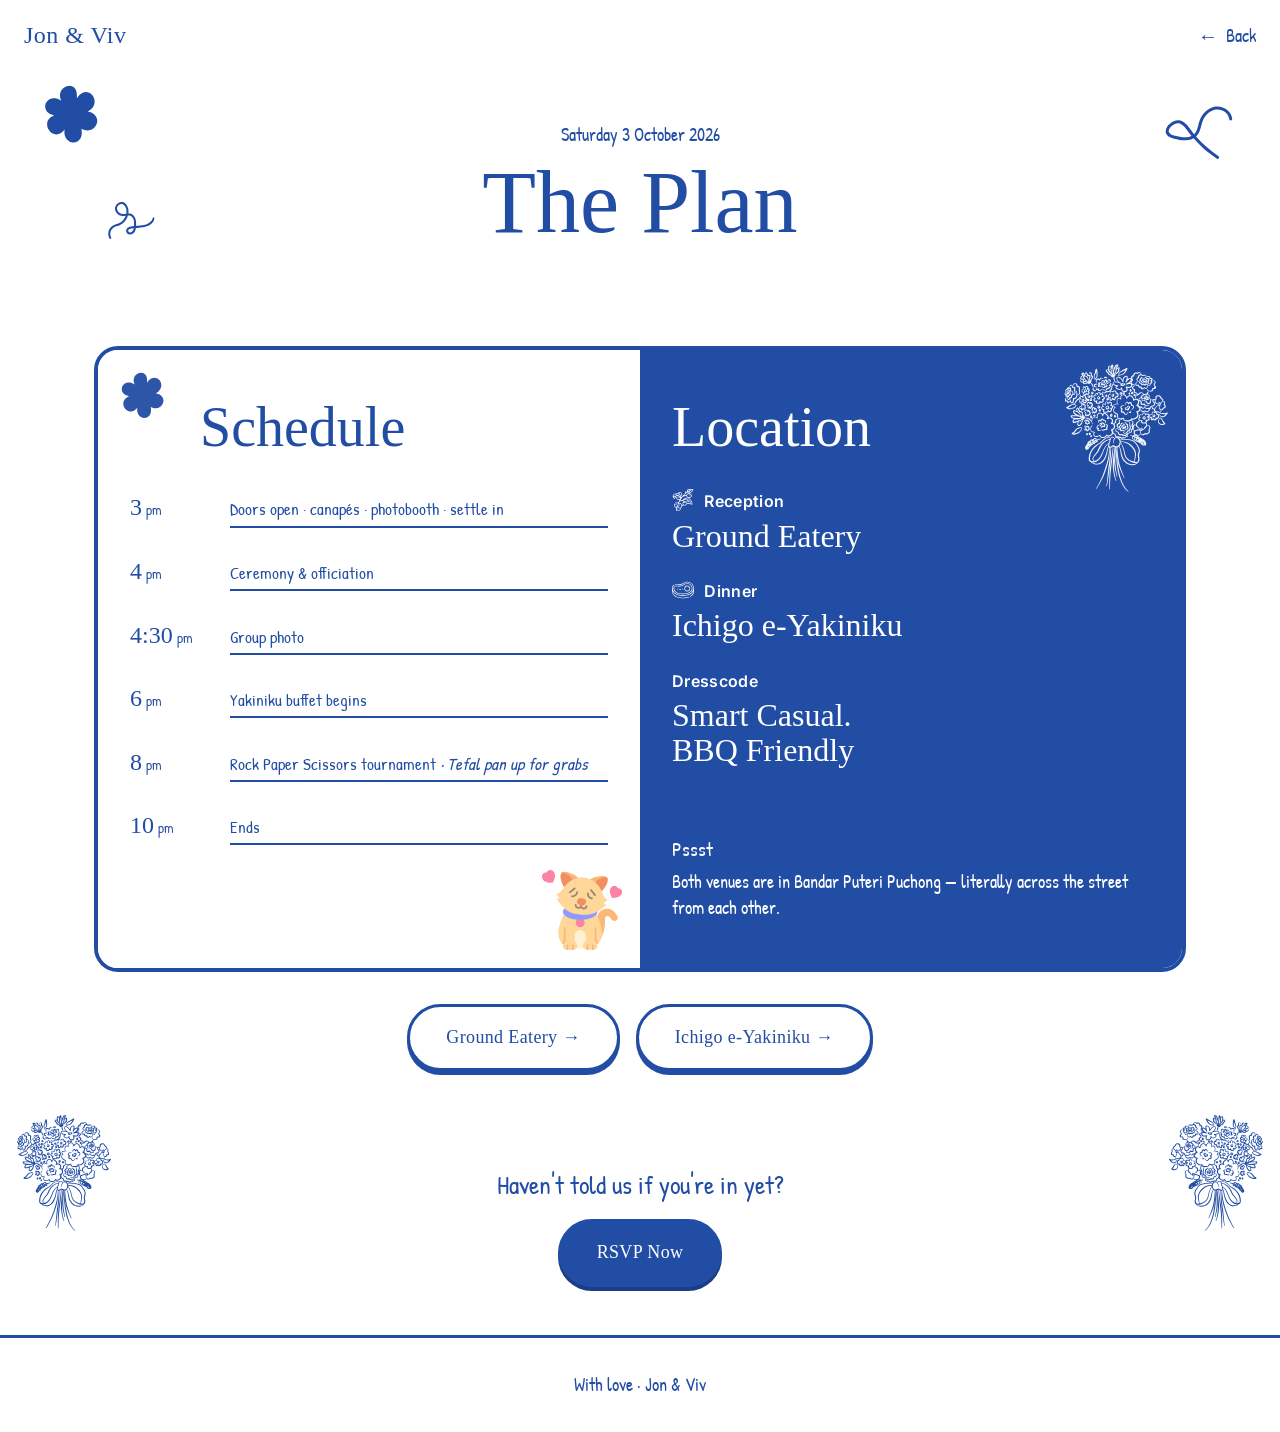
==== details.html @ f6b3a181 "Wedding RSVP for Oct 3" ====
<!DOCTYPE html>
<html lang="en-GB">
<head>
  <meta charset="UTF-8" />
  <meta name="viewport" content="width=device-width, initial-scale=1" />
  <title>Details · Jon &amp; Viv: We Ball</title>
  <meta name="description" content="Schedule, locations and dress code for Jon &amp; Viv's wedding on 3 October 2026." />
  <link rel="preconnect" href="https://fonts.googleapis.com">
  <link rel="preconnect" href="https://fonts.gstatic.com" crossorigin>
  <link href="https://fonts.googleapis.com/css2?family=Chewy&family=Patrick+Hand&family=Inter:wght@400;500;600&display=swap" rel="stylesheet">
  <link rel="stylesheet" href="css/style.css" />
  <link rel="icon" href="data:image/svg+xml,%3Csvg xmlns='http://www.w3.org/2000/svg' viewBox='0 0 32 32'%3E%3Cpath d='M16 26C12 22 6 18 6 12C6 9 8.5 7 11.5 7C13.5 7 15 8 16 9.5C17 8 18.5 7 20.5 7C23.5 7 26 9 26 12C26 18 20 22 16 26Z' fill='%23224da5'/%3E%3C/svg%3E" />
</head>
<body>

  <!-- Decorative scatter behind everything -->
  <div class="page-doodles" aria-hidden="true">
    <div class="page-doodle" style="top: 80px; left: 3%; width: 70px;">
      <div class="anim-spin"><img src="img/flower.svg" alt="" /></div>
    </div>
    <div class="page-doodle hide-on-mobile" style="top: 100px; right: 4%; width: 60px; transform: rotate(20deg);">
      <img src="img/scribble-2.svg" alt="" />
    </div>
    <div class="page-doodle hide-on-mobile" style="top: 200px; left: 8%; width: 50px; transform: rotate(-25deg);">
      <img src="img/scribble-1.svg" alt="" />
    </div>
    <!-- Bottom flanks for the schedule/location split -->
    <div class="page-doodle hide-on-mobile" style="bottom: 200px; left: 1%; width: 100px;">
      <div class="anim-sway"><img src="img/bouquet.svg" alt="" /></div>
    </div>
    <div class="page-doodle hide-on-mobile" style="bottom: 200px; right: 1%; width: 100px;">
      <div class="anim-sway anim-sway-reverse"><img src="img/bouquet.svg" alt="" style="transform: scaleX(-1);" /></div>
    </div>
    <div class="page-doodle hide-on-mobile" style="top: 360px; right: 14%; width: 50px; transform: rotate(-15deg);">
      <img src="img/scribble-2.svg" alt="" />
    </div>
  </div>

  <nav class="site-nav">
    <a href="index.html" class="nav-brand">Jon &amp; Viv</a>
    <a href="index.html" class="nav-back">Back</a>
  </nav>

  <header class="page-head">
    <p class="eyebrow fade-in" style="--delay: 100ms">Saturday 3 October 2026</p>
    <h1 class="fade-in" style="--delay: 200ms">The Plan</h1>
  </header>

  <section class="section section-tight">
    <div class="container">
      <div class="split reveal">

        <!-- ===== LEFT: Schedule ===== -->
        <div class="split-panel split-panel-light">

          <!-- Flower doodle top-left of schedule -->
          <img class="split-panel-doodle" src="img/flower.svg" alt=""
               style="top: 18px; left: 18px; width: 56px;" />

          <h2 style="padding-left: 70px;">Schedule</h2>

          <div class="schedule">
            <div class="schedule-row reveal reveal-delay-1">
              <span class="schedule-time">3<small>pm</small></span>
              <span class="schedule-line">Doors open · canapés · photobooth · settle in</span>
            </div>
            <div class="schedule-row reveal reveal-delay-1">
              <span class="schedule-time">4<small>pm</small></span>
              <span class="schedule-line">Ceremony &amp; officiation</span>
            </div>
            <div class="schedule-row reveal reveal-delay-2">
              <span class="schedule-time">4:30<small>pm</small></span>
              <span class="schedule-line">Group photo</span>
            </div>
            <div class="schedule-row reveal reveal-delay-2">
              <span class="schedule-time">6<small>pm</small></span>
              <span class="schedule-line">Yakiniku buffet begins</span>
            </div>
            <div class="schedule-row reveal reveal-delay-3">
              <span class="schedule-time">8<small>pm</small></span>
              <span class="schedule-line">Rock Paper Scissors tournament <em>· Tefal pan up for grabs</em></span>
            </div>
            <div class="schedule-row reveal reveal-delay-3">
              <span class="schedule-time">10<small>pm</small></span>
              <span class="schedule-line">Ends</span>
            </div>
          </div>

          <!-- Cat sneaks into the bottom-right corner — runs away from the cursor on desktop,
               toggles left/right on each mobile tap. -->
          <span class="cat-runaway" data-cat-runaway tabindex="0"
                style="position: absolute; bottom: 18px; right: 18px; width: 80px;">
            <span class="cat-tooltip" data-cat-tooltip aria-hidden="true">?!?</span>
            <img src="img/cat.svg" alt="A cat — tap or hover to make it scoot"
                 style="width: 100%; height: auto; display: block;" />
          </span>
        </div>

        <!-- ===== RIGHT: Location ===== -->
        <div class="split-panel split-panel-dark">

          <!-- Bouquet top-right, white-filtered for the blue panel -->
          <img class="split-panel-doodle white-filter" src="img/bouquet.svg" alt=""
               style="top: 12px; right: 12px; width: 110px;" />

          <h2>Location</h2>

          <div class="loc-row reveal reveal-delay-1">
            <p class="loc-label">
              <img src="img/drink.svg" alt="" class="inline-icon white-filter" />
              Reception
            </p>
            <p class="loc-value">Ground Eatery</p>
          </div>

          <div class="loc-row reveal reveal-delay-2">
            <p class="loc-label">
              <img src="img/beef.svg" alt="" class="inline-icon white-filter" />
              Dinner
            </p>
            <p class="loc-value">Ichigo e-Yakiniku</p>
          </div>

          <div class="loc-row reveal reveal-delay-3">
            <p class="loc-label">Dresscode</p>
            <p class="loc-value">Smart Casual.<br />BBQ Friendly</p>
          </div>

          <div class="loc-note reveal reveal-delay-3">
            <p class="loc-note-label">Pssst</p>
            <p class="loc-note-body">Both venues are in Bandar Puteri Puchong — literally across the street from each other.</p>
          </div>
        </div>

      </div>

      <!-- Map CTAs (optional, you can wire real maps URLs in later) -->
      <div class="map-cta">
        <a href="https://www.google.com/maps/search/Ground+Eatery+Bandar+Puteri+Puchong" target="_blank" rel="noopener" class="btn btn-outline" style="margin-right: 12px;">Ground Eatery →</a>
        <a href="https://www.google.com/maps/search/Ichigo+e-Yakiniku+Bandar+Puteri+Puchong" target="_blank" rel="noopener" class="btn btn-outline">Ichigo e-Yakiniku →</a>
      </div>
    </div>
  </section>

  <section class="section-tight" style="text-align: center;">
    <div class="container container-narrow">
      <p class="lede reveal" style="margin-bottom: var(--space-3);">Haven't told us if you're in yet?</p>
      <a href="rsvp.html" class="btn reveal reveal-delay-1">RSVP Now</a>
    </div>
  </section>

  <footer class="site-footer">
    With love · Jon &amp; Viv
  </footer>

  <script src="js/main.js"></script>
</body>
</html>
---- css/style.css ----
/* ============================================
   Jon & Viv: We Ball
   Design system: bold blue, chunky doodly
   ============================================ */

:root {
  /* Colour — Bold blue on white */
  --blue: #224da5;
  --blue-dark: #1a3d85;
  --blue-light: #4d75c7;
  --blue-soft: #eaf0fb;
  --blue-tint: #f5f8fd;
  --white: #FFFFFF;
  --cream: #FFFCF5;
  --ink: #0d1c3d;
  --ink-soft: #4a5a7a;
  --line: #c5d3ed;

  /* Type */
  --font-display: "Chewy", "Comic Sans MS", cursive;
  --font-accent: "Patrick Hand", "Comic Sans MS", cursive;
  --font-body: "Inter", -apple-system, BlinkMacSystemFont, "Segoe UI", sans-serif;

  /* Spacing — 8px grid */
  --space-1: 0.25rem;
  --space-2: 0.5rem;
  --space-3: 1rem;
  --space-4: 1.5rem;
  --space-5: 2rem;
  --space-6: 3rem;
  --space-7: 4rem;
  --space-8: 6rem;
  --space-9: 8rem;

  /* Motion */
  --ease-out: cubic-bezier(0.22, 1, 0.36, 1);
  --ease-bounce: cubic-bezier(0.34, 1.56, 0.64, 1);
  --ease-soft: cubic-bezier(0.4, 0, 0.2, 1);
  --dur-fast: 200ms;
  --dur-med: 400ms;
  --dur-slow: 800ms;

  /* Layout */
  --container: 1140px;
  --container-narrow: 760px;
  --radius-pill: 999px;
}

/* ============================================
   Base
   ============================================ */
*, *::before, *::after { box-sizing: border-box; }

html { scroll-behavior: smooth; }

body {
  margin: 0;
  background: var(--white);
  color: var(--ink);
  font-family: var(--font-body);
  font-weight: 400;
  font-size: 16px;
  line-height: 1.65;
  -webkit-font-smoothing: antialiased;
  -moz-osx-font-smoothing: grayscale;
  text-rendering: optimizeLegibility;
  overflow-x: hidden;
}

img, svg { display: block; max-width: 100%; }

a { color: inherit; text-decoration: none; }

button { font-family: inherit; cursor: pointer; }

/* ============================================
   Typography
   ============================================ */
h1, h2, h3 {
  font-family: var(--font-display);
  font-weight: 400;
  letter-spacing: 0;
  margin: 0;
  color: var(--blue);
  line-height: 1.05;
}

.display-xxl { font-size: clamp(3rem, 9vw, 7rem); line-height: 0.95; }
.display-xl  { font-size: clamp(2.5rem, 7vw, 5.5rem); line-height: 1; }
.display-l   { font-size: clamp(2rem, 5vw, 4rem); line-height: 1.05; }
.display-m   { font-size: clamp(1.75rem, 3.5vw, 2.75rem); line-height: 1.1; }

h2 { font-size: clamp(2rem, 5vw, 3.5rem); }
h3 { font-size: clamp(1.5rem, 3vw, 2rem); }

p { margin: 0 0 1em; }
p:last-child { margin-bottom: 0; }

.handwritten {
  font-family: var(--font-accent);
  font-weight: 400;
}

.lede {
  font-family: var(--font-accent);
  font-size: clamp(1.25rem, 2vw, 1.625rem);
  color: var(--blue);
  line-height: 1.4;
}

.eyebrow {
  display: inline-block;
  font-family: var(--font-accent);
  font-size: 1.125rem;
  color: var(--blue);
}

/* ============================================
   Layout
   ============================================ */
.container {
  width: 100%;
  max-width: var(--container);
  margin: 0 auto;
  padding: 0 var(--space-4);
}
.container-narrow {
  max-width: var(--container-narrow);
}

.section {
  padding: var(--space-7) 0;
}
.section-tight { padding: var(--space-6) 0; }

/* ============================================
   Site chrome
   ============================================ */
.site-nav {
  position: relative;
  z-index: 10;
  padding: var(--space-3) var(--space-4);
  display: flex;
  justify-content: space-between;
  align-items: center;
}
.nav-brand {
  font-family: var(--font-display);
  font-size: 1.5rem;
  color: var(--blue);
  letter-spacing: 0.02em;
}
.nav-back {
  font-family: var(--font-accent);
  font-size: 1.125rem;
  color: var(--blue);
  display: inline-flex;
  align-items: center;
  gap: var(--space-2);
  transition: transform var(--dur-fast) var(--ease-bounce);
}
.nav-back:hover { transform: translateX(-4px); }
.nav-back::before {
  content: "←";
  font-size: 1.25rem;
}

.site-footer {
  border-top: 3px solid var(--blue);
  padding: var(--space-5) 0;
  text-align: center;
  font-family: var(--font-accent);
  font-size: 1.125rem;
  color: var(--blue);
}

/* ============================================
   Buttons (chunky pill style)
   ============================================ */
.btn {
  display: inline-flex;
  align-items: center;
  justify-content: center;
  gap: var(--space-2);
  padding: 1rem 2.25rem;
  font-family: var(--font-display);
  font-size: 1.125rem;
  font-weight: 400;
  letter-spacing: 0.02em;
  border: 3px solid var(--blue);
  background: var(--blue);
  color: var(--white);
  border-radius: var(--radius-pill);
  cursor: pointer;
  transition: transform var(--dur-fast) var(--ease-bounce),
              box-shadow var(--dur-fast) var(--ease-soft),
              background var(--dur-fast) var(--ease-soft);
  box-shadow: 0 4px 0 var(--blue-dark);
  position: relative;
  text-decoration: none;
}
.btn:hover {
  transform: translateY(-2px) rotate(-1deg);
  box-shadow: 0 6px 0 var(--blue-dark);
}
.btn:active {
  transform: translateY(2px);
  box-shadow: 0 2px 0 var(--blue-dark);
}
.btn:focus-visible {
  outline: 3px dashed var(--blue);
  outline-offset: 4px;
}

.btn-outline {
  background: var(--white);
  color: var(--blue);
  box-shadow: 0 4px 0 var(--blue);
}
.btn-outline:hover {
  background: var(--blue-soft);
  box-shadow: 0 6px 0 var(--blue);
}

.btn-row {
  display: flex;
  flex-wrap: wrap;
  gap: var(--space-3);
  justify-content: center;
  margin-top: var(--space-5);
}

/* ============================================
   Pills (date/time badges)
   ============================================ */
.pill {
  display: inline-flex;
  align-items: center;
  padding: 0.5rem 1.25rem;
  border: 2.5px solid var(--blue);
  border-radius: var(--radius-pill);
  font-family: var(--font-accent);
  font-size: 1.125rem;
  color: var(--blue);
  background: var(--white);
  white-space: nowrap;
}

/* ============================================
   Hero (Welcome page)
   ============================================ */
.hero {
  position: relative;
  min-height: calc(100vh - 80px);
  display: flex;
  flex-direction: column;
  align-items: center;
  justify-content: center;
  text-align: center;
  padding: var(--space-5) var(--space-4) var(--space-7);
  overflow: hidden;
}

.hero-pills {
  display: flex;
  justify-content: space-between;
  align-items: center;
  width: 100%;
  max-width: 720px;
  margin: 0 auto var(--space-4);
  gap: var(--space-3);
}
.hero-pill-left  { transform: rotate(-3deg); }
.hero-pill-right { transform: rotate(3deg); }

/* Big chunky heart with text inside */
.hero-heart {
  position: relative;
  width: 100%;
  max-width: 340px;
  aspect-ratio: 1 / 0.95;
  margin: 0 auto;
}
.hero-heart svg {
  width: 100%;
  height: 100%;
  overflow: visible;
}
.hero-heart-text {
  position: absolute;
  inset: 18% 14% 22%;
  display: flex;
  align-items: center;
  justify-content: center;
  text-align: center;
  font-family: var(--font-display);
  font-size: clamp(1.25rem, 3vw, 2rem);
  color: var(--blue);
  line-height: 1.1;
  pointer-events: none;
}

/* Couple silhouette area below heart (placeholder) */
.hero-couple {
  width: 100%;
  max-width: 220px;
  margin: -6% auto 0;
  position: relative;
  aspect-ratio: 1 / 0.9;
}
.hero-couple svg {
  width: 100%;
  height: 100%;
}

/* Jon / Viv name labels (uses SVG images) flanking a tiny scribble */
.hero-names {
  display: flex;
  justify-content: space-between;
  align-items: center;
  width: 100%;
  max-width: 480px;
  margin: var(--space-4) auto 0;
  padding: 0 var(--space-3);
  gap: var(--space-3);
}
.hero-names img { display: block; }

/* Floral / doodle corners */
.hero-doodle {
  position: absolute;
  color: var(--blue);
  opacity: 0.9;
  pointer-events: none;
}
.hero-doodle-tl { top: 5%;  left: 2%;  width: clamp(80px, 14vw, 180px); }
.hero-doodle-tr { top: 6%;  right: 2%; width: clamp(60px, 10vw, 140px); }
.hero-doodle-bl { bottom: 6%; left: 2%;  width: clamp(80px, 14vw, 180px); }
.hero-doodle-br { bottom: 6%; right: 2%; width: clamp(80px, 14vw, 180px); }

/* Hero CTA */
.hero-cta {
  margin-top: var(--space-4);
  position: relative;
  z-index: 5;
}

/* ============================================
   Page header (subpages)
   ============================================ */
.page-head {
  text-align: center;
  padding: var(--space-6) var(--space-4) var(--space-5);
  position: relative;
}
.page-head h1 {
  font-family: var(--font-display);
  font-size: clamp(3rem, 8vw, 5.5rem);
  color: var(--blue);
  margin-bottom: var(--space-3);
}
.page-head .eyebrow {
  margin-bottom: var(--space-2);
}

/* ============================================
   Details page — two-panel schedule + location
   ============================================ */
.split {
  display: grid;
  grid-template-columns: 1fr 1fr;
  gap: 0;
  border: 4px solid var(--blue);
  border-radius: 24px;
  overflow: hidden;
  position: relative;
  background: var(--white);
}
@media (max-width: 768px) {
  .split { grid-template-columns: 1fr; }
}

.split-panel {
  padding: var(--space-6) var(--space-5);
  position: relative;
  min-height: 540px;
}
.split-panel-light {
  background: var(--white);
  color: var(--blue);
}
.split-panel-dark {
  background: var(--blue);
  color: var(--white);
}
.split-panel h2 {
  font-family: var(--font-display);
  font-size: clamp(2.5rem, 5vw, 3.5rem);
  margin-bottom: var(--space-5);
  display: flex;
  align-items: center;
  gap: var(--space-3);
}
.split-panel-light h2 { color: var(--blue); }
.split-panel-dark h2  { color: var(--white); }

.split-panel-doodle {
  position: absolute;
  opacity: 0.95;
  pointer-events: none;
}

/* Tints a blue-filled SVG white so it reads on a blue background */
.white-filter {
  filter: brightness(0) invert(1);
}

/* Inline icon next to a label (e.g. drink next to "Reception") */
.inline-icon {
  display: inline-block;
  width: 22px;
  height: 22px;
  vertical-align: -4px;
  margin-right: 6px;
}

/* Schedule timeline */
.schedule {
  display: flex;
  flex-direction: column;
  gap: var(--space-4);
}
.schedule-row {
  display: grid;
  grid-template-columns: 84px 1fr;
  gap: var(--space-3);
  align-items: baseline;
}
.schedule-time {
  font-family: var(--font-display);
  font-size: 1.5rem;
  color: var(--blue);
  display: flex;
  align-items: baseline;
  gap: 4px;
}
.schedule-time small {
  font-family: var(--font-accent);
  font-size: 0.875rem;
  color: var(--blue);
}
.schedule-line {
  border-bottom: 2px solid var(--blue);
  padding-bottom: 2px;
  font-family: var(--font-accent);
  font-size: 1.0625rem;
  color: var(--blue);
  min-height: 1.8em;
}
.schedule-line:empty::after {
  content: " ";
}

/* Location panel rows */
.loc-row { margin-bottom: var(--space-4); }
.loc-label {
  font-family: var(--font-body);
  font-weight: 600;
  font-size: 1rem;
  color: var(--white);
  letter-spacing: 0.02em;
  margin-bottom: 4px;
}
.loc-value {
  font-family: var(--font-display);
  font-size: clamp(1.5rem, 2.5vw, 2rem);
  color: var(--white);
  line-height: 1.1;
}

.loc-note {
  margin-top: var(--space-6);
  padding-top: var(--space-3);
}
.loc-note-label {
  font-family: var(--font-accent);
  font-size: 1.25rem;
  color: var(--white);
  margin-bottom: 4px;
}
.loc-note-body {
  font-family: var(--font-accent);
  font-size: 1.125rem;
  color: var(--white);
  line-height: 1.4;
}

/* Map link button */
.map-cta {
  margin-top: var(--space-5);
  text-align: center;
}

/* RSVP page title — smaller + balanced wrap so "Agenda?" doesn't orphan */
.rsvp-title {
  font-size: clamp(1.875rem, 4.5vw, 2.875rem) !important;
  line-height: 1.1 !important;
  max-width: 720px;
  margin: 0 auto;
  text-wrap: balance;
}

/* ============================================
   RSVP form (native, posts to Formspree)
   ============================================ */
.form-wrap {
  padding: var(--space-3) 0 var(--space-7);
}
.form-grid {
  display: flex;
  flex-direction: column;
  gap: var(--space-5);
}

.field {
  display: flex;
  flex-direction: column;
  gap: var(--space-2);
}
.field-row {
  display: grid;
  grid-template-columns: 1fr 1fr;
  gap: var(--space-3);
}
@media (max-width: 540px) {
  .field-row { grid-template-columns: 1fr; }
}

.field-label {
  font-family: var(--font-accent);
  font-size: 1.25rem;
  color: var(--blue);
  font-weight: 400;
}
.field-label .req { color: var(--blue); }
.field-hint {
  font-family: var(--font-accent);
  font-size: 1rem;
  color: var(--ink-soft);
  font-style: italic;
  margin: 0;
}

.field-input,
.field-textarea {
  width: 100%;
  padding: 0.75rem 1rem;
  border: 2.5px solid var(--blue);
  border-radius: 12px;
  background: var(--white);
  color: var(--ink);
  font-family: var(--font-body);
  font-size: 1rem;
  font-weight: 400;
  transition: border-color var(--dur-fast) var(--ease-soft),
              box-shadow var(--dur-fast) var(--ease-soft);
}
.field-input:focus,
.field-textarea:focus {
  outline: none;
  border-color: var(--blue-dark);
  box-shadow: 0 0 0 3px rgba(34, 77, 165, 0.18);
}
.field-input::placeholder,
.field-textarea::placeholder {
  color: var(--ink-soft);
  opacity: 0.5;
}
.field-textarea {
  min-height: 90px;
  resize: vertical;
  font-family: var(--font-body);
}

/* Choice (radio) group — chunky chips */
.choice-group {
  display: grid;
  grid-template-columns: 1fr 1fr;
  gap: var(--space-2);
}
.choice-group-3 {
  grid-template-columns: 1fr 1fr 1fr;
}
@media (max-width: 540px) {
  .choice-group,
  .choice-group-3 { grid-template-columns: 1fr; }
}
.choice {
  position: relative;
}
.choice input {
  position: absolute;
  opacity: 0;
  pointer-events: none;
}
.choice label {
  display: block;
  padding: 0.75rem 1rem;
  border: 2.5px solid var(--blue);
  border-radius: 12px;
  text-align: center;
  cursor: pointer;
  transition: background var(--dur-fast) var(--ease-soft),
              color var(--dur-fast) var(--ease-soft),
              transform var(--dur-fast) var(--ease-bounce);
  font-family: var(--font-display);
  font-size: 1.0625rem;
  color: var(--blue);
  background: var(--white);
  line-height: 1.2;
}
.choice label small {
  font-family: var(--font-accent);
  font-size: 0.875rem;
  font-weight: 400;
  display: block;
  margin-top: 2px;
  opacity: 0.85;
}
.choice input:checked + label {
  background: var(--blue);
  color: var(--white);
  transform: translateY(-2px);
  box-shadow: 0 4px 0 var(--blue-dark);
}
.choice input:focus-visible + label {
  outline: 3px dashed var(--blue);
  outline-offset: 3px;
}
.choice label:hover {
  background: var(--blue-soft);
}
.choice input:checked + label:hover {
  background: var(--blue-dark);
}

/* Conditional field (plus-one name) */
.field-conditional {
  max-height: 0;
  opacity: 0;
  overflow: hidden;
  transition: max-height 500ms var(--ease-out),
              opacity 320ms var(--ease-soft);
}
.field-conditional.is-open {
  max-height: 160px;
  opacity: 1;
  transition: max-height 500ms var(--ease-out),
              opacity 320ms var(--ease-soft) 100ms;
}
.field-conditional-inner {
  display: flex;
  flex-direction: column;
  gap: var(--space-2);
  padding-top: var(--space-3);
}

/* Hide attending-only fields when "No, tragically" is selected */
.form-grid[data-attendance="no"] .field-attending {
  display: none;
}

/* Submit + status */
.form-submit {
  display: flex;
  justify-content: center;
  margin-top: var(--space-3);
}
.form-status {
  text-align: center;
  margin-top: var(--space-2);
  font-family: var(--font-accent);
  font-size: 1.0625rem;
  color: var(--blue);
  min-height: 1.5em;
}
.form-status.is-error { color: #B85C50; }
.form-status.is-info  { color: var(--ink-soft); }
.btn[disabled] { opacity: 0.6; cursor: progress; }

/* Validation errors */
.field-error {
  display: none;
  font-family: var(--font-accent);
  font-size: 1rem;
  color: #B85C50;
  margin-top: 4px;
}
.field.has-error .field-input,
.field.has-error .field-textarea {
  border-color: #B85C50;
}
.field.has-error .choice label {
  border-color: #C77A6F;
}
.field.has-error .field-error {
  display: block;
}

/* ============================================
   Thank you page
   ============================================ */
.thanks {
  min-height: 100vh;
  display: flex;
  flex-direction: column;
  align-items: center;
  justify-content: center;
  text-align: center;
  padding: var(--space-7) var(--space-4);
  position: relative;
  overflow: hidden;
}
.thanks-inner { max-width: 720px; position: relative; z-index: 2; }
.thanks h1 {
  font-family: var(--font-display);
  font-size: clamp(3rem, 8vw, 5.5rem);
  color: var(--blue);
  margin-bottom: var(--space-3);
}
.thanks p {
  font-family: var(--font-accent);
  font-size: clamp(1.25rem, 2vw, 1.625rem);
  color: var(--blue);
  line-height: 1.4;
}

/* Confetti (re-used from family site pattern) */
.confetti {
  position: absolute;
  inset: 0;
  pointer-events: none;
  overflow: hidden;
}
.confetti-piece {
  position: absolute;
  top: 50%;
  left: 50%;
  width: 10px;
  height: 16px;
  border-radius: 2px;
  opacity: 0;
  transform: translate(-50%, -50%);
  animation: confetti-burst 2400ms cubic-bezier(0.22, 1, 0.36, 1) forwards;
  animation-delay: var(--d, 0ms);
}
@keyframes confetti-burst {
  0%   { transform: translate(-50%, -50%) rotate(0) scale(0.2); opacity: 0; }
  15%  { opacity: 1; }
  100% { transform:
           translate(calc(-50% + var(--x, 0px)),
                     calc(-50% + var(--y, 0px)))
           rotate(var(--r, 360deg))
           scale(1);
         opacity: 0; }
}

/* ============================================
   Doodle accents (placeholder SVGs)
   ============================================ */
.doodle-asterisk {
  display: inline-block;
  color: var(--blue);
}

/* ============================================
   Entrance animations
   ============================================ */
.fade-in {
  opacity: 0;
  transform: translateY(16px);
  animation: fade-in 700ms var(--ease-out) forwards;
  animation-delay: var(--delay, 0ms);
}
@keyframes fade-in {
  to { opacity: 1; transform: translateY(0); }
}

.pop-in {
  opacity: 0;
  transform: scale(0.7) rotate(var(--rot, 0deg));
  animation: pop-in 600ms var(--ease-bounce) forwards;
  animation-delay: var(--delay, 0ms);
}
@keyframes pop-in {
  to { opacity: 1; transform: scale(1) rotate(var(--rot, 0deg)); }
}

/* Wiggle on hover for fun elements */
.wiggle:hover {
  animation: wiggle 600ms var(--ease-bounce);
}
@keyframes wiggle {
  0%, 100% { transform: rotate(0); }
  25%      { transform: rotate(-4deg); }
  75%      { transform: rotate(4deg); }
}

/* ============================================
   Page-level decorative scatter
   ============================================ */
body { position: relative; }

.page-doodles {
  position: absolute;
  inset: 0;
  pointer-events: none;
  overflow: hidden;
  z-index: 0;
}
.page-doodle {
  position: absolute;
  pointer-events: none;
  display: block;
}
.page-doodle img { display: block; width: 100%; height: auto; }

/* Ensure page content stays above the scatter */
.site-nav, .page-head, .hero, .section, .form-wrap, .thanks, .site-footer,
.split, .rsvp-frame-wrap {
  position: relative;
  z-index: 1;
}

/* Hide some doodles on small screens so they don't crowd the form */
@media (max-width: 720px) {
  .page-doodle.hide-on-mobile { display: none; }
}
@media (max-width: 1080px) {
  .page-doodle.hide-on-tablet { display: none; }
}
/* Goose stays above the footer's blue line */
.page-doodle.goose-peek { z-index: 3; }

/* ============================================
   Decorative animations — slow ambient motion
   ============================================ */

/* Slow continuous rotation (the corner flower) */
.anim-spin {
  display: block;
  width: 100%;
  animation: anim-spin 24s linear infinite;
  transform-origin: center;
}
@keyframes anim-spin {
  to { transform: rotate(360deg); }
}

/* Gentle sway, like a bouquet in a breeze */
.anim-sway {
  display: block;
  width: 100%;
  animation: anim-sway 5s ease-in-out infinite;
  transform-origin: bottom center;
}
.anim-sway-reverse { animation-direction: reverse; animation-duration: 6s; }
@keyframes anim-sway {
  0%, 100% { transform: rotate(-3.5deg); }
  50%      { transform: rotate(3.5deg); }
}

/* Bobby scribble loop */
.anim-scribble-bob {
  display: block;
  width: 100%;
  animation: anim-scribble-bob 4s ease-in-out infinite;
  transform-origin: center;
}
@keyframes anim-scribble-bob {
  0%, 100% { transform: translateY(0) rotate(0deg); }
  50%      { transform: translateY(-8px) rotate(6deg); }
}

/* Couple illustration — gentle float */
.couple-float {
  display: block;
  width: 100%;
  animation: couple-float 4.5s ease-in-out infinite;
}
@keyframes couple-float {
  0%, 100% { transform: translateY(0); }
  50%      { transform: translateY(-6px); }
}

/* Hero couple-illustration wrapper — the full invite centrepiece */
.hero-couple-illo {
  width: 100%;
  max-width: 320px;
  margin: var(--space-3) auto var(--space-3);
  position: relative;
  z-index: 1;
}
.hero-couple-illo img {
  width: 100%;
  height: auto;
  display: block;
}

/* ============================================
   Runaway cat
   ============================================ */
.cat-runaway {
  transition: transform 500ms cubic-bezier(0.22, 1, 0.36, 1);
  cursor: pointer;
  will-change: transform;
  display: inline-block;
}
.cat-runaway img { pointer-events: none; }

/* Startled tooltip — shows when cursor is near (desktop) or after tap (mobile) */
.cat-tooltip {
  position: absolute;
  bottom: calc(100% + 8px);
  left: 50%;
  transform: translate(-50%, 8px);
  padding: 4px 12px;
  background: var(--white);
  border: 2.5px solid var(--blue);
  border-radius: 16px;
  font-family: var(--font-display);
  font-size: 1.125rem;
  color: var(--blue);
  white-space: nowrap;
  opacity: 0;
  pointer-events: none;
  transition: opacity 180ms var(--ease-soft),
              transform 220ms var(--ease-bounce);
  box-shadow: 0 3px 0 var(--blue);
  z-index: 10;
}
.cat-runaway.is-startled .cat-tooltip {
  opacity: 1;
  transform: translate(-50%, 0);
}

/* Scroll reveal */
.reveal {
  opacity: 0;
  transform: translateY(24px);
  transition: opacity 800ms var(--ease-out),
              transform 800ms var(--ease-out);
}
.reveal.in-view {
  opacity: 1;
  transform: translateY(0);
}
.reveal-delay-1 { transition-delay: 120ms; }
.reveal-delay-2 { transition-delay: 240ms; }
.reveal-delay-3 { transition-delay: 360ms; }

/* ============================================
   Accessibility — reduced motion
   ============================================ */
@media (prefers-reduced-motion: reduce) {
  *,
  *::before,
  *::after {
    animation-duration: 0.01ms !important;
    animation-iteration-count: 1 !important;
    transition-duration: 0.01ms !important;
    scroll-behavior: auto !important;
  }
  .reveal { opacity: 1; transform: none; }
}

/* ============================================
   Responsive tweaks
   ============================================ */
@media (max-width: 600px) {
  .hero-pills { flex-direction: column; gap: var(--space-2); }
  .hero-pill-left, .hero-pill-right { transform: none; }
  .hero-names { font-size: 1.75rem; }
  .schedule-row { grid-template-columns: 72px 1fr; }
  .btn { padding: 0.875rem 1.75rem; font-size: 1rem; }
}
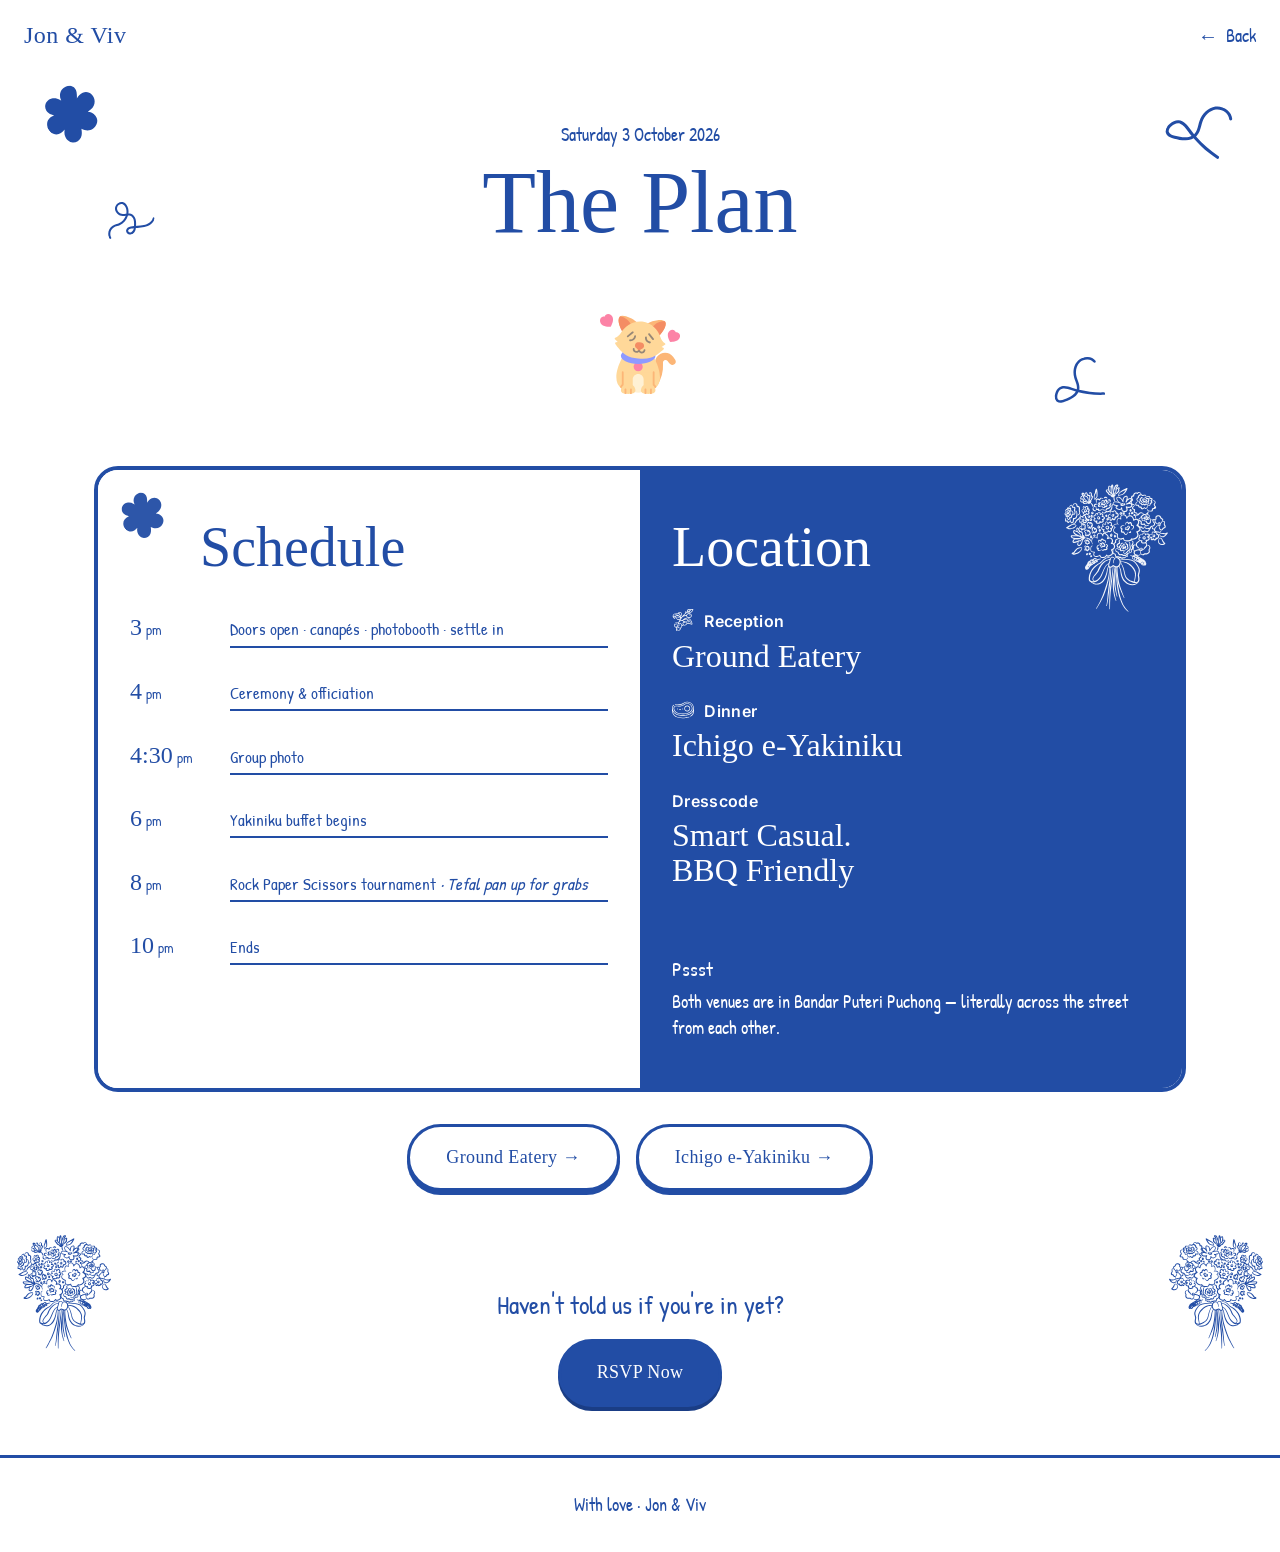
==== commit 40a0241b: "Added RSVP Form" ====
--- a/details.html
+++ b/details.html
@@ -46,6 +46,15 @@
     <h1 class="fade-in" style="--delay: 200ms">The Plan</h1>
   </header>
 
+  <!-- Cat zone — between The Plan title and the schedule split.
+       Centred, can scoot ±70px without clipping anything around it. -->
+  <div class="cat-zone">
+    <span class="cat-runaway" data-cat-runaway tabindex="0">
+      <span class="cat-tooltip" data-cat-tooltip aria-hidden="true">?!?</span>
+      <img src="img/cat.svg" alt="A cat — tap or hover to make it scoot" />
+    </span>
+  </div>
+
   <section class="section section-tight">
     <div class="container">
       <div class="split reveal">
@@ -86,14 +95,6 @@
             </div>
           </div>
 
-          <!-- Cat sneaks into the bottom-right corner — runs away from the cursor on desktop,
-               toggles left/right on each mobile tap. -->
-          <span class="cat-runaway" data-cat-runaway tabindex="0"
-                style="position: absolute; bottom: 18px; right: 18px; width: 80px;">
-            <span class="cat-tooltip" data-cat-tooltip aria-hidden="true">?!?</span>
-            <img src="img/cat.svg" alt="A cat — tap or hover to make it scoot"
-                 style="width: 100%; height: auto; display: block;" />
-          </span>
         </div>
 
         <!-- ===== RIGHT: Location ===== -->
@@ -134,9 +135,9 @@
 
       </div>
 
-      <!-- Map CTAs (optional, you can wire real maps URLs in later) -->
+      <!-- Map CTAs -->
       <div class="map-cta">
-        <a href="https://www.google.com/maps/search/Ground+Eatery+Bandar+Puteri+Puchong" target="_blank" rel="noopener" class="btn btn-outline" style="margin-right: 12px;">Ground Eatery →</a>
+        <a href="https://www.google.com/maps/search/Ground+Eatery+Bandar+Puteri+Puchong" target="_blank" rel="noopener" class="btn btn-outline">Ground Eatery →</a>
         <a href="https://www.google.com/maps/search/Ichigo+e-Yakiniku+Bandar+Puteri+Puchong" target="_blank" rel="noopener" class="btn btn-outline">Ichigo e-Yakiniku →</a>
       </div>
     </div>
--- a/css/style.css
+++ b/css/style.css
@@ -495,10 +495,13 @@
   line-height: 1.4;
 }
 
-/* Map link button */
+/* Map link button row — flex so buttons stack with gap on mobile */
 .map-cta {
   margin-top: var(--space-5);
-  text-align: center;
+  display: flex;
+  flex-wrap: wrap;
+  justify-content: center;
+  gap: var(--space-3);
 }
 
 /* RSVP page title — smaller + balanced wrap so "Agenda?" doesn't orphan */
@@ -832,12 +835,12 @@
   z-index: 1;
 }
 
-/* Hide some doodles on small screens so they don't crowd the form */
+/* Generalised mobile/tablet hide — works on ANY element, not just .page-doodle */
 @media (max-width: 720px) {
-  .page-doodle.hide-on-mobile { display: none; }
+  .hide-on-mobile { display: none !important; }
 }
 @media (max-width: 1080px) {
-  .page-doodle.hide-on-tablet { display: none; }
+  .hide-on-tablet { display: none !important; }
 }
 /* Goose stays above the footer's blue line */
 .page-doodle.goose-peek { z-index: 3; }
@@ -910,13 +913,34 @@
 /* ============================================
    Runaway cat
    ============================================ */
+/* Centred zone between the page title and the next section — gives the cat
+   space to scoot left or right with nothing to clip into. */
+.cat-zone {
+  display: flex;
+  justify-content: center;
+  align-items: center;
+  padding: var(--space-3) var(--space-4) var(--space-4);
+  position: relative;
+  z-index: 3;
+}
 .cat-runaway {
+  position: relative;
+  display: inline-block;
+  width: 80px;
+  cursor: pointer;
+  pointer-events: auto;
   transition: transform 500ms cubic-bezier(0.22, 1, 0.36, 1);
-  cursor: pointer;
   will-change: transform;
-  display: inline-block;
-}
-.cat-runaway img { pointer-events: none; }
+}
+.cat-runaway img {
+  width: 100%;
+  height: auto;
+  display: block;
+  pointer-events: none;
+}
+@media (max-width: 600px) {
+  .cat-runaway { width: 64px; }
+}
 
 /* Startled tooltip — shows when cursor is near (desktop) or after tap (mobile) */
 .cat-tooltip {
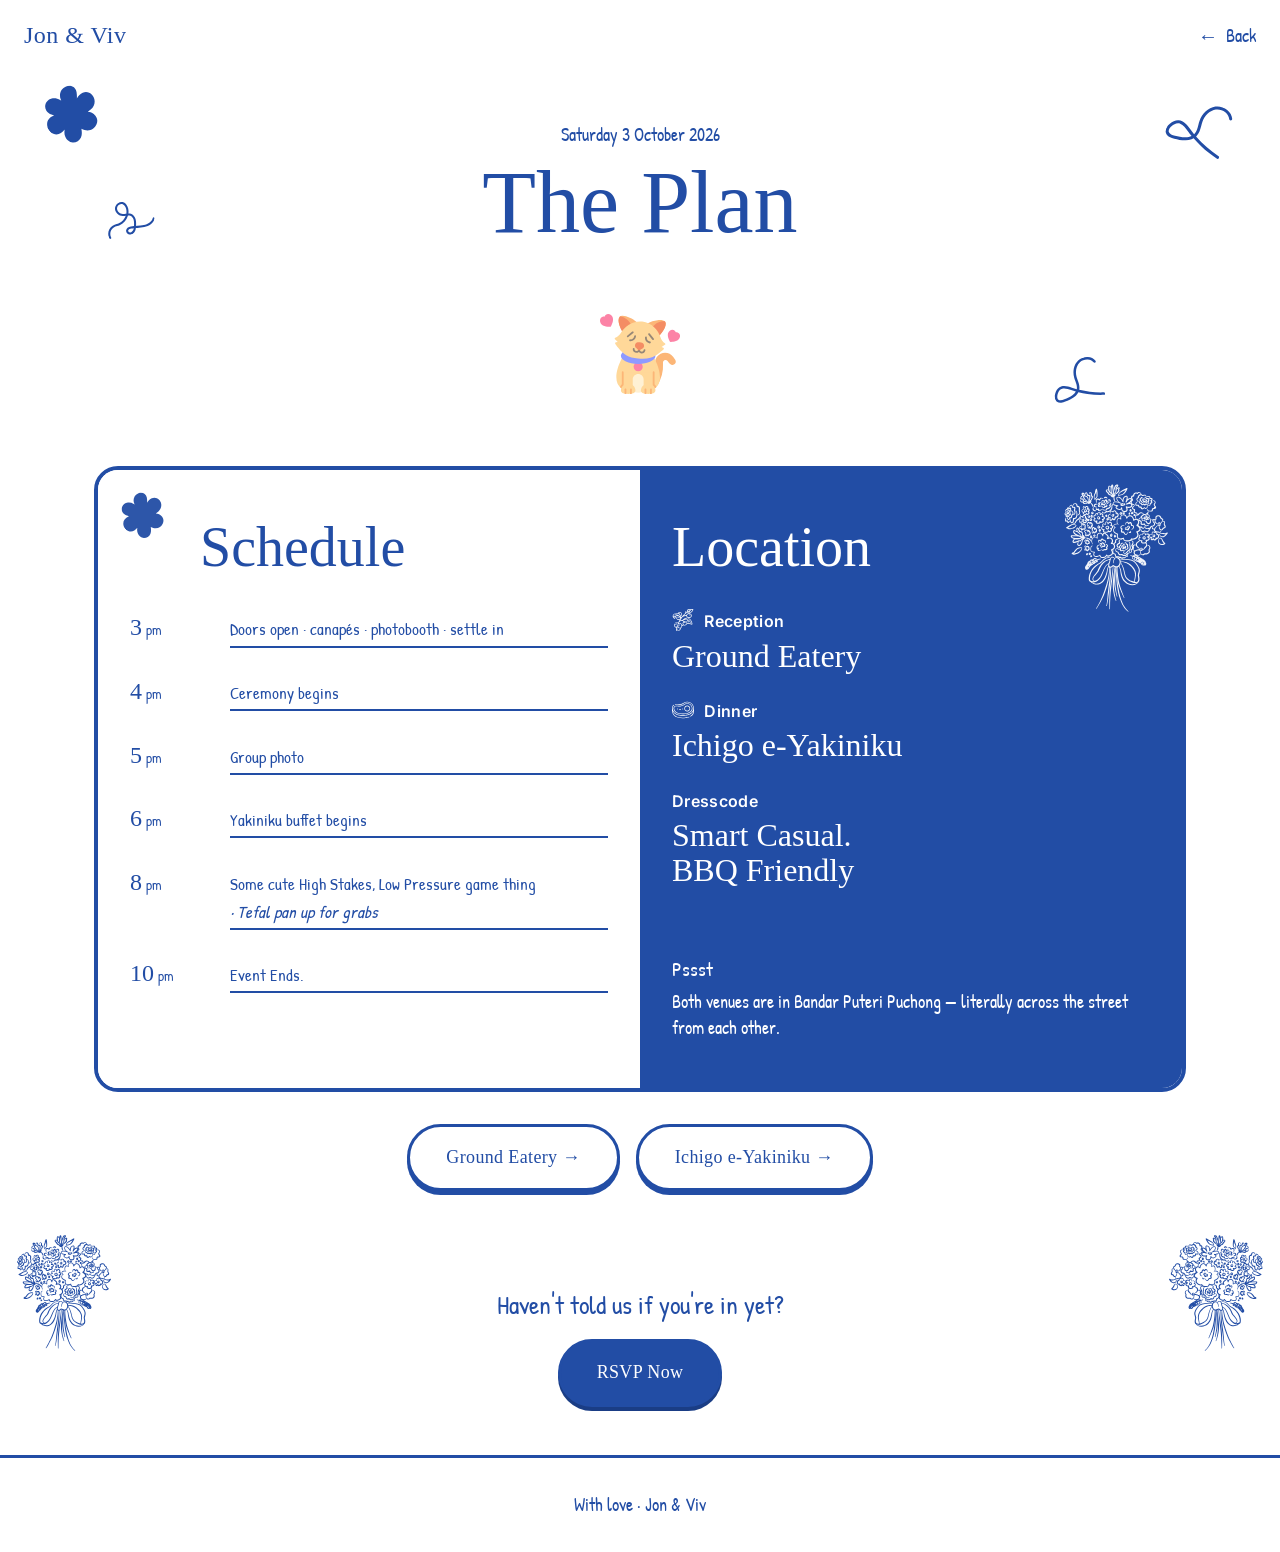
==== commit 769cab92: "updated details and rsvp form Updated schedule details to be more ambigous and form selection" ====
--- a/details.html
+++ b/details.html
@@ -75,10 +75,10 @@
             </div>
             <div class="schedule-row reveal reveal-delay-1">
               <span class="schedule-time">4<small>pm</small></span>
-              <span class="schedule-line">Ceremony &amp; officiation</span>
+              <span class="schedule-line">Ceremony begins</span>
             </div>
             <div class="schedule-row reveal reveal-delay-2">
-              <span class="schedule-time">4:30<small>pm</small></span>
+              <span class="schedule-time">5<small>pm</small></span>
               <span class="schedule-line">Group photo</span>
             </div>
             <div class="schedule-row reveal reveal-delay-2">
@@ -87,11 +87,11 @@
             </div>
             <div class="schedule-row reveal reveal-delay-3">
               <span class="schedule-time">8<small>pm</small></span>
-              <span class="schedule-line">Rock Paper Scissors tournament <em>· Tefal pan up for grabs</em></span>
+              <span class="schedule-line">Some cute High Stakes, Low Pressure game thing<em><br>· Tefal pan up for grabs</em></span>
             </div>
             <div class="schedule-row reveal reveal-delay-3">
               <span class="schedule-time">10<small>pm</small></span>
-              <span class="schedule-line">Ends</span>
+              <span class="schedule-line">Event Ends.</span>
             </div>
           </div>
 
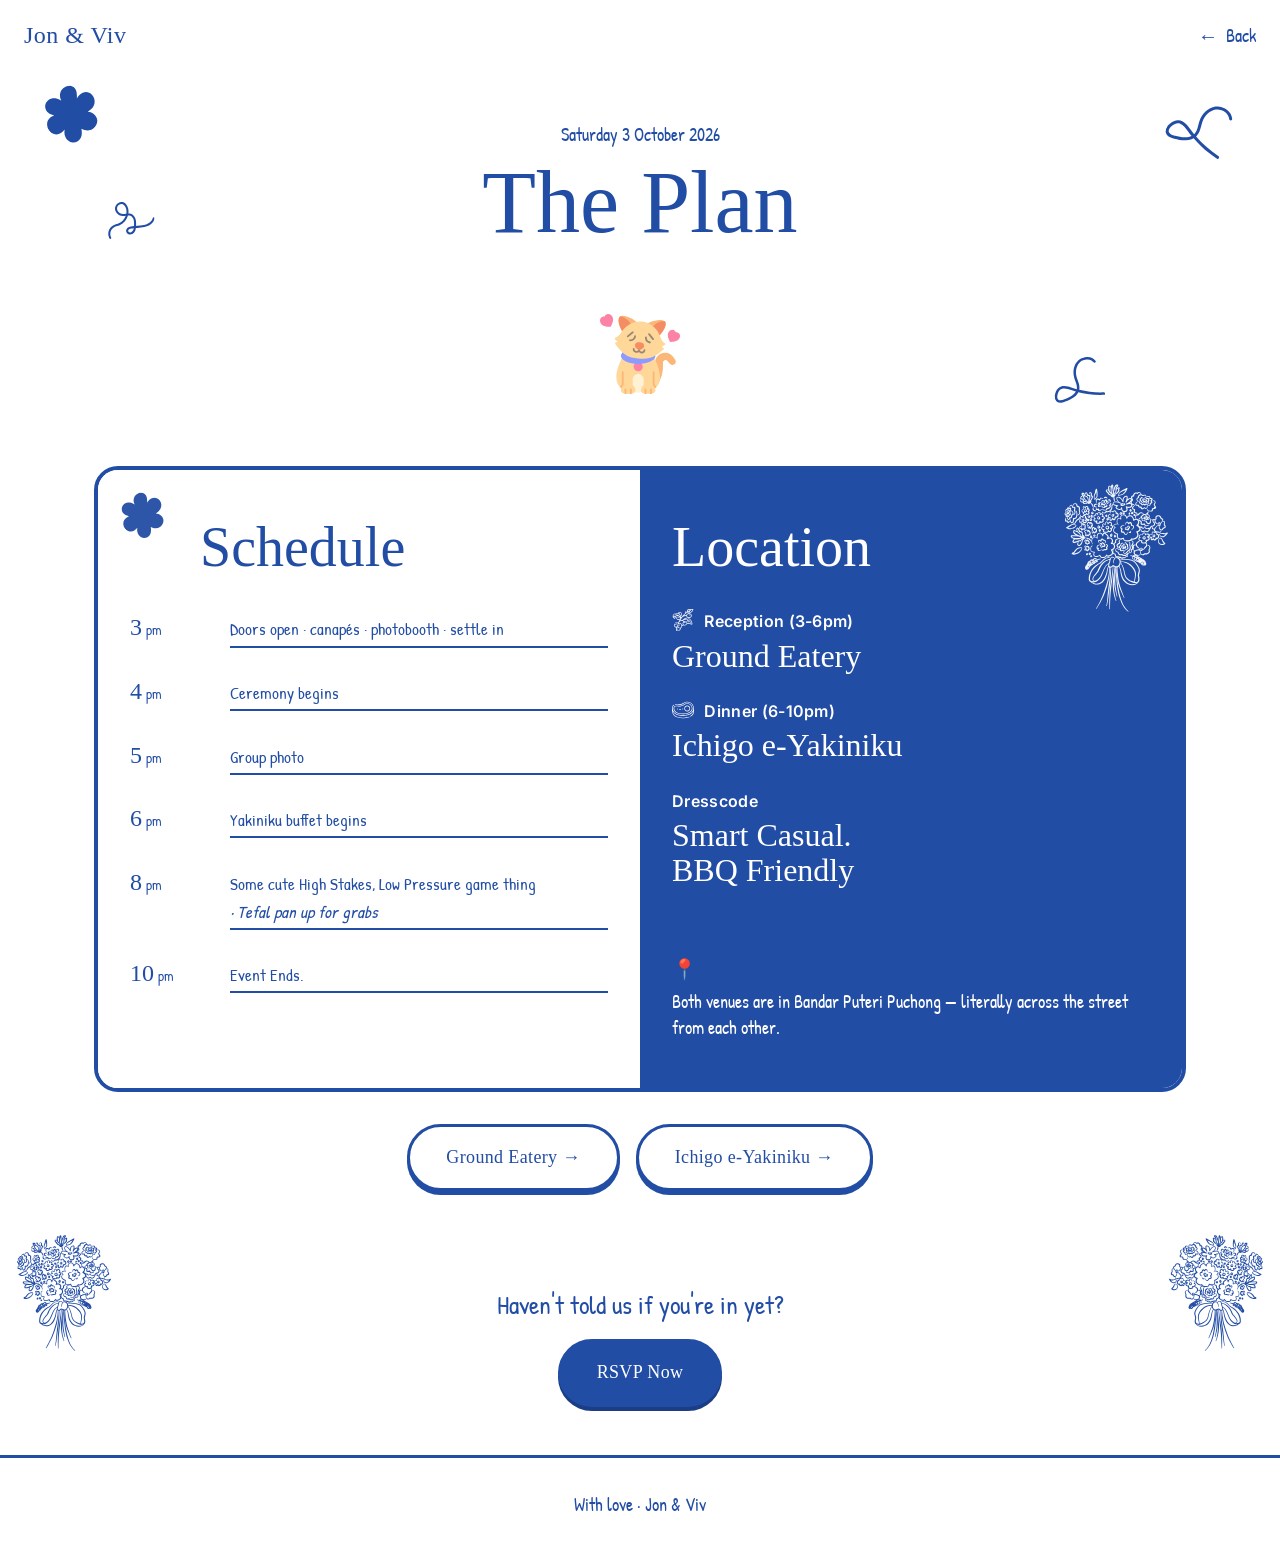
==== commit 7442a470: "details updated Added time to the location for reception and dinner" ====
--- a/details.html
+++ b/details.html
@@ -109,7 +109,7 @@
           <div class="loc-row reveal reveal-delay-1">
             <p class="loc-label">
               <img src="img/drink.svg" alt="" class="inline-icon white-filter" />
-              Reception
+              Reception (3-6pm)
             </p>
             <p class="loc-value">Ground Eatery</p>
           </div>
@@ -117,7 +117,7 @@
           <div class="loc-row reveal reveal-delay-2">
             <p class="loc-label">
               <img src="img/beef.svg" alt="" class="inline-icon white-filter" />
-              Dinner
+              Dinner (6-10pm)
             </p>
             <p class="loc-value">Ichigo e-Yakiniku</p>
           </div>
@@ -128,7 +128,7 @@
           </div>
 
           <div class="loc-note reveal reveal-delay-3">
-            <p class="loc-note-label">Pssst</p>
+            <p class="loc-note-label">📍</p>
             <p class="loc-note-body">Both venues are in Bandar Puteri Puchong — literally across the street from each other.</p>
           </div>
         </div>
